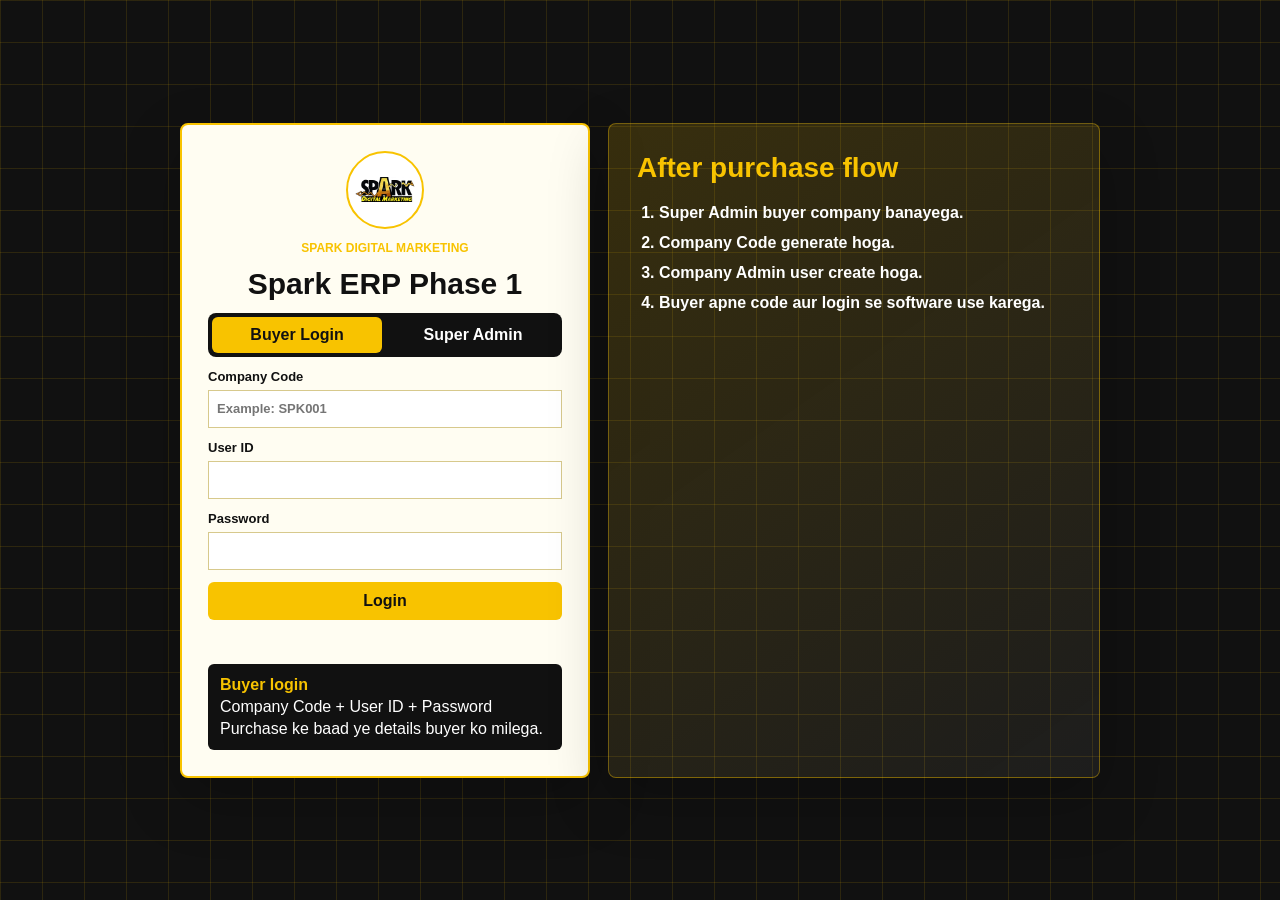
==== index.html @ 575d0971 "Use Spark logo for app icon" ====
<!doctype html>
<html lang="en">
  <head>
    <meta charset="utf-8">
    <meta name="viewport" content="width=device-width, initial-scale=1, viewport-fit=cover">
    <meta name="theme-color" content="#111111">
    <title>Spark ERP Phase 1</title>
    <link rel="manifest" href="manifest.json">
    <link rel="stylesheet" href="styles.css?v=21">
  </head>
  <body class="is-locked">
    <section id="loginScreen" class="login-screen">
      <div class="login-wrap">
        <form id="loginForm" class="login-card">
          <img src="assets/spark-logo.avif" alt="Spark Digital Marketing logo">
          <p class="eyebrow">Spark Digital Marketing</p>
          <h1>Spark ERP Phase 1</h1>
          <div class="login-tabs" role="group" aria-label="Login type">
            <button class="active" data-login-mode="buyer" type="button">Buyer Login</button>
            <button data-login-mode="super" type="button">Super Admin</button>
          </div>
          <input name="loginMode" type="hidden" value="buyer">
          <label id="companyCodeField">Company Code<input name="companyCode" autocomplete="organization" placeholder="Example: SPK001"></label>
          <label>User ID<input name="userId" autocomplete="username" required></label>
          <label>Password<input name="password" type="password" autocomplete="current-password" required></label>
          <button type="submit">Login</button>
          <p id="loginMessage" class="message" role="status"></p>
          <div class="credential-box">
            <strong id="loginHintTitle">Buyer login</strong>
            <span id="loginHintLine1">Company Code + User ID + Password</span>
            <span id="loginHintLine2">Purchase ke baad ye details buyer ko milega.</span>
          </div>
        </form>
        <aside class="login-help">
          <h2>After purchase flow</h2>
          <ol>
            <li>Super Admin buyer company banayega.</li>
            <li>Company Code generate hoga.</li>
            <li>Company Admin user create hoga.</li>
            <li>Buyer apne code aur login se software use karega.</li>
          </ol>
        </aside>
      </div>
    </section>

    <header class="app-header">
      <div class="brand">
        <img src="assets/spark-logo.avif" alt="">
        <div>
          <p>Mini Tally / Basic ERP</p>
          <h1>Spark ERP Phase 1</h1>
        </div>
      </div>
      <div class="header-meta">
        <span id="activeCompanyName">No Company</span>
        <span id="activeRole">Role</span>
        <button id="logoutBtn" class="ghost" type="button">Logout</button>
      </div>
    </header>

    <nav class="side-nav" aria-label="ERP modules">
      <button class="nav-btn active" data-tab="dashboard" type="button">Gateway</button>
      <button class="nav-btn" data-tab="companies" type="button">Company Create</button>
      <button class="nav-btn" data-tab="users" type="button">Users & Roles</button>
      <button class="nav-btn" data-tab="ledgers" type="button">Ledger</button>
      <button class="nav-btn" data-tab="costCategories" type="button">Cost Category</button>
      <button class="nav-btn" data-tab="vouchers" type="button">Voucher Entry</button>
      <button class="nav-btn" data-tab="salesPurchase" type="button">Sales / Purchase</button>
      <button class="nav-btn" data-tab="inventory" type="button">Inventory</button>
      <button class="nav-btn" data-tab="reports" type="button">Reports</button>
      <button class="nav-btn" data-tab="gst" type="button">GST</button>
      <button class="nav-btn" data-tab="backup" type="button">Backup</button>
    </nav>

    <main>
      <section id="dashboard" class="panel active">
        <div class="gateway">
          <section class="gateway-menu surface">
            <h2>Gateway of ERP</h2>
            <div class="gateway-group">
              <h3>Masters</h3>
              <button data-jump="companies" type="button">Company Create / Select</button>
              <button data-jump="users" type="button">User ID, Password, Roles</button>
              <button data-jump="ledgers" type="button">Customer / Supplier Ledger</button>
              <button data-jump="costCategories" type="button">Cost Category</button>
            </div>
            <div class="gateway-group">
              <h3>Transactions</h3>
              <button data-jump="vouchers" type="button">Payment / Receipt / Contra / Journal</button>
              <button data-jump="salesPurchase" type="button">Sales / Purchase GST Invoice</button>
              <button data-jump="inventory" type="button">Stock In / Out</button>
            </div>
            <div class="gateway-group">
              <h3>Reports</h3>
              <button data-jump="reports" type="button">Ledger / Trial Balance / P&L</button>
              <button data-jump="gst" type="button">GST Summary</button>
              <button data-jump="backup" type="button">Auto Backup</button>
            </div>
          </section>
          <section class="surface">
            <h2>Company Status</h2>
            <dl class="facts">
              <div><dt>Company</dt><dd id="dashCompany">-</dd></div>
              <div><dt>Code</dt><dd id="dashCompanyCode">-</dd></div>
              <div><dt>FY</dt><dd id="dashFy">-</dd></div>
              <div><dt>User</dt><dd id="dashUser">-</dd></div>
              <div><dt>Storage</dt><dd id="dashStorage">Checking...</dd></div>
              <div><dt>Auto Backup</dt><dd id="dashBackup">-</dd></div>
            </dl>
            <div id="sellerSetup" class="setup-flow">
              <h3>Seller Purchase Setup</h3>
              <button data-jump="companies" type="button"><span>1</span>Create buyer company</button>
              <button data-jump="users" type="button"><span>2</span>Create company admin/users</button>
              <button data-jump="ledgers" type="button"><span>3</span>Add customers/suppliers</button>
              <button data-jump="backup" type="button"><span>4</span>Export backup</button>
            </div>
            <div id="buyerWelcome" class="buyer-welcome">
              <h3>Buyer Workspace</h3>
              <p>Yahan se aap apni company ke ledger, voucher, invoice, inventory aur reports manage kar sakte hain.</p>
            </div>
          </section>
        </div>
        <div class="stats-grid">
          <article><span>Users</span><strong id="statUsers">0</strong></article>
          <article><span>Ledgers</span><strong id="statLedgers">0</strong></article>
          <article><span>Cost Categories</span><strong id="statCostCategories">0</strong></article>
          <article><span>Cost Centres</span><strong id="statCostCentres">0</strong></article>
          <article><span>Vouchers</span><strong id="statVouchers">0</strong></article>
          <article><span>Invoices</span><strong id="statInvoices">0</strong></article>
          <article><span>Stock Items</span><strong id="statStock">0</strong></article>
        </div>
      </section>

      <section id="companies" class="panel">
        <div class="two-col">
          <form id="companyForm" class="surface form-grid">
            <h2>Create Company</h2>
            <input name="id" type="hidden">
            <label>Company Name<input name="name" required></label>
            <label>Company Code<input name="code" placeholder="Auto, e.g. SPK001"></label>
            <label>Owner<input name="owner"></label>
            <label>GSTIN<input name="gstin"></label>
            <label>Mobile<input name="mobile"></label>
            <label>Email<input name="email" type="email"></label>
            <label>Financial Year From<input name="fyFrom" type="date"></label>
            <label>Financial Year To<input name="fyTo" type="date"></label>
            <label>Address<textarea name="address" rows="3"></textarea></label>
            <div class="actions"><button type="submit">Save Company</button><button class="ghost" id="newCompanyBtn" type="button">New</button></div>
          </form>
          <section class="surface">
            <h2>Company List</h2>
            <div id="companyList" class="table-wrap"></div>
          </section>
        </div>
      </section>

      <section id="users" class="panel">
        <div class="two-col">
          <form id="userForm" class="surface form-grid">
            <h2>Company User Login & Roles</h2>
            <input name="id" type="hidden">
            <label>User ID<input name="userId" required></label>
            <label>Password<input name="password" type="password" required></label>
            <label>Role<select name="role"><option>Company Admin</option><option>Accountant</option><option>Viewer</option><option>Super Admin</option></select></label>
            <label>User Company<select name="companyId"></select></label>
            <p class="form-note">Super Admin sabhi company dekh sakta hai. Company Admin aur staff sirf apni company ka data use karenge.</p>
            <div class="actions"><button type="submit">Save User</button><button class="ghost" id="newUserBtn" type="button">New User</button></div>
          </form>
          <section class="surface">
            <h2>Users Visible List</h2>
            <div class="role-cards">
              <article><strong>Super Admin</strong><span>All companies access</span></article>
              <article><strong>Company Admin</strong><span>Own company setup and users</span></article>
              <article><strong>Accountant</strong><span>Entries and reports</span></article>
              <article><strong>Viewer</strong><span>Reports only</span></article>
            </div>
            <div id="userList" class="table-wrap"></div>
          </section>
        </div>
      </section>

      <section id="ledgers" class="panel">
        <div class="two-col">
          <form id="ledgerForm" class="surface form-grid">
            <h2>Customer / Supplier Ledger</h2>
            <input name="id" type="hidden">
            <label>Ledger Name<input name="name" required></label>
            <label>Group<select name="group"><option>Customer</option><option>Supplier</option><option>Cash</option><option>Bank</option><option>Expense</option><option>Income</option><option>Duties & Taxes</option></select></label>
            <label>Opening Balance<input name="opening" type="number" step="0.01" value="0"></label>
            <label>Type<select name="balanceType"><option>Dr</option><option>Cr</option></select></label>
            <label>GSTIN<input name="gstin"></label>
            <label>Mobile<input name="mobile"></label>
            <label>Address<textarea name="address" rows="2"></textarea></label>
            <div class="actions"><button type="submit">Save Ledger</button><button class="ghost" id="newLedgerBtn" type="button">New</button></div>
          </form>
          <section class="surface">
            <h2>Ledger List</h2>
            <div id="ledgerList" class="table-wrap"></div>
          </section>
        </div>
      </section>

      <section id="costCategories" class="panel">
        <div class="two-col">
          <form id="costCategoryForm" class="surface form-grid">
            <h2>Cost Category</h2>
            <input name="id" type="hidden">
            <label>Category Name<input name="name" required></label>
            <label>Type<select name="type"><option>Primary</option><option>Project</option><option>Department</option><option>Branch</option><option>Campaign</option></select></label>
            <label>Status<select name="status"><option>Active</option><option>Inactive</option></select></label>
            <label>Notes<textarea name="notes" rows="2"></textarea></label>
            <div class="actions"><button type="submit">Save Cost Category</button><button class="ghost" id="newCostCategoryBtn" type="button">New</button></div>
          </form>
          <section class="surface">
            <h2>Cost Category List</h2>
            <div id="costCategoryList" class="table-wrap"></div>
          </section>
        </div>
        <div class="two-col">
          <form id="costCentreForm" class="surface form-grid">
            <h2>Cost Centre</h2>
            <input name="id" type="hidden">
            <label>Cost Category<select name="costCategoryId"></select></label>
            <label>Centre Name<input name="name" required></label>
            <label>Status<select name="status"><option>Active</option><option>Inactive</option></select></label>
            <label>Notes<textarea name="notes" rows="2"></textarea></label>
            <div class="actions"><button type="submit">Save Cost Centre</button><button class="ghost" id="newCostCentreBtn" type="button">New</button></div>
          </form>
          <section class="surface">
            <h2>Cost Centre List</h2>
            <div id="costCentreList" class="table-wrap"></div>
          </section>
        </div>
      </section>

      <section id="vouchers" class="panel">
        <form id="voucherForm" class="surface form-grid">
          <h2>Voucher Entry</h2>
          <label>Voucher Type<select name="type"><option>Payment</option><option>Receipt</option><option>Contra</option><option>Journal</option></select></label>
          <label>Date<input name="date" type="date" required></label>
          <label>Cost Category<select name="costCategoryId"></select></label>
          <label>Cost Centre<select name="costCentreId"></select></label>
          <label>Debit Ledger<select name="debitLedger" required></select></label>
          <label>Credit Ledger<select name="creditLedger" required></select></label>
          <label>Amount<input name="amount" type="number" step="0.01" required></label>
          <label>Narration<textarea name="narration" rows="2"></textarea></label>
          <div class="actions"><button type="submit">Save Voucher</button></div>
        </form>
        <section class="surface"><h2>Voucher Register</h2><div id="voucherList" class="table-wrap"></div></section>
      </section>

      <section id="salesPurchase" class="panel">
        <form id="invoiceForm" class="surface">
          <div class="form-grid">
            <h2>Sales / Purchase GST Invoice</h2>
            <label>Type<select name="type"><option>Sales</option><option>Purchase</option></select></label>
            <label>Invoice No.<input name="invoiceNo" readonly></label>
            <label>Date<input name="date" type="date" required></label>
            <label>Party Ledger<select name="partyLedger" required></select></label>
            <label>Cost Category<select name="costCategoryId"></select></label>
            <label>Cost Centre<select name="costCentreId"></select></label>
          </div>
          <div class="table-wrap">
            <table class="entry-table">
              <thead><tr><th>Item</th><th>HSN</th><th>Qty</th><th>Rate</th><th>GST %</th><th>Amount</th><th></th></tr></thead>
              <tbody id="invoiceItems"></tbody>
            </table>
          </div>
          <div class="actions">
            <button class="ghost" id="addInvoiceItemBtn" type="button">Add Item</button>
            <strong id="invoiceTotal">Total: 0.00</strong>
            <button type="submit">Save GST Invoice</button>
          </div>
        </form>
        <section class="surface"><h2>Sales / Purchase Register</h2><div id="invoiceList" class="table-wrap"></div></section>
      </section>

      <section id="inventory" class="panel">
        <form id="stockForm" class="surface form-grid">
          <h2>Inventory Stock In / Out</h2>
          <label>Date<input name="date" type="date" required></label>
          <label>Item Name<input name="item" required></label>
          <label>Type<select name="type"><option>Stock In</option><option>Stock Out</option></select></label>
          <label>Cost Category<select name="costCategoryId"></select></label>
          <label>Cost Centre<select name="costCentreId"></select></label>
          <label>Qty<input name="qty" type="number" step="0.01" required></label>
          <label>Rate<input name="rate" type="number" step="0.01"></label>
          <label>Notes<textarea name="notes" rows="2"></textarea></label>
          <div class="actions"><button type="submit">Save Stock Entry</button></div>
        </form>
        <section class="surface"><h2>Stock Summary</h2><div id="stockSummary" class="table-wrap"></div></section>
        <section class="surface"><h2>Stock Register</h2><div id="stockList" class="table-wrap"></div></section>
      </section>

      <section id="reports" class="panel">
        <div class="surface">
          <div class="section-head"><h2>Reports</h2><button id="refreshReportsBtn" type="button">Refresh</button></div>
          <h3>Trial Balance</h3><div id="trialBalance" class="table-wrap"></div>
          <h3>Profit & Loss</h3><div id="profitLoss" class="report-box"></div>
          <h3>Ledger Report</h3><div id="ledgerReport" class="table-wrap"></div>
          <h3>Cost Centre Summary</h3><div id="costCentreReport" class="table-wrap"></div>
        </div>
      </section>

      <section id="gst" class="panel">
        <section class="surface">
          <h2>GST Summary</h2>
          <div id="gstSummary" class="table-wrap"></div>
        </section>
      </section>

      <section id="backup" class="panel">
        <div class="two-col">
          <section class="surface">
            <h2>Backup</h2>
            <p>Data IndexedDB me local permanent storage ke liye save hota hai. JSON export bhi available hai.</p>
            <div class="storage-card">
              <strong>Storage Status</strong>
              <span id="storageStatus">Checking...</span>
              <button id="persistStorageBtn" class="ghost" type="button">Make Data Permanent</button>
            </div>
            <div class="storage-card">
              <strong>App Update</strong>
              <span id="updateStatus">Current version 1.0.0</span>
              <button id="checkUpdateBtn" class="ghost" type="button">Check Update</button>
            </div>
            <div class="actions"><button id="exportBackupBtn" type="button">Export JSON</button><button id="createBackupBtn" class="ghost" type="button">Create Auto Backup Now</button></div>
          </section>
          <section class="surface">
            <h2>Restore</h2>
            <input id="importBackupFile" type="file" accept="application/json">
            <button id="importBackupBtn" type="button">Import JSON</button>
          </section>
        </div>
        <section class="surface"><h2>Backup History</h2><div id="backupList" class="table-wrap"></div></section>
      </section>
    </main>

    <div id="updatePopup" class="update-popup" hidden>
      <strong>New update available</strong>
      <span id="updatePopupText">Latest APK ready hai.</span>
      <div class="actions">
        <button id="downloadUpdateBtn" type="button">Download Update</button>
        <button id="dismissUpdateBtn" class="ghost" type="button">Later</button>
      </div>
    </div>
    <div id="toast" class="toast" role="status"></div>
    <script src="app.js?v=21" defer></script>
  </body>
</html>
---- styles.css ----
:root {
  --black: #111111;
  --gold: #f8c300;
  --gold-soft: #fff8dc;
  --paper: #fffdf2;
  --card: #ffffff;
  --line: #eadfbb;
  --muted: #667085;
  --danger: #b3261e;
  --shadow: 0 22px 60px rgba(0, 0, 0, .22);
  --soft-shadow: 0 14px 34px rgba(0, 0, 0, .12);
}

* { box-sizing: border-box; }
body {
  margin: 0;
  color: var(--black);
  font-family: Arial, Helvetica, sans-serif;
  background:
    linear-gradient(90deg, rgba(248, 195, 0, .09) 1px, transparent 1px),
    linear-gradient(180deg, rgba(248, 195, 0, .09) 1px, transparent 1px),
    var(--black);
  background-size: 42px 42px;
}

button, input, select, textarea { font: inherit; }
button {
  min-height: 38px;
  border: 0;
  padding: 0 14px;
  color: var(--black);
  background: var(--gold);
  font-weight: 900;
  cursor: pointer;
  border-radius: 6px;
}
.ghost { color: white; background: var(--black); border: 1px solid var(--gold); }

.login-screen {
  position: fixed;
  inset: 0;
  z-index: 100;
  display: grid;
  place-items: center;
  padding: 18px;
  background:
    linear-gradient(90deg, rgba(248, 195, 0, .12) 1px, transparent 1px),
    linear-gradient(180deg, rgba(248, 195, 0, .12) 1px, transparent 1px),
    var(--black);
  background-size: 42px 42px;
}
.login-screen[hidden] { display: none; }
.login-wrap {
  width: min(920px, 100%);
  display: grid;
  grid-template-columns: minmax(300px, 410px) minmax(280px, 1fr);
  gap: 18px;
  align-items: stretch;
}
.login-card {
  display: grid;
  gap: 12px;
  padding: 26px;
  background: var(--paper);
  border: 2px solid var(--gold);
  box-shadow: var(--shadow);
  border-radius: 8px;
}
.login-card img {
  width: 78px;
  height: 78px;
  justify-self: center;
  object-fit: contain;
  padding: 6px;
  background: white;
  border: 2px solid var(--gold);
  border-radius: 50%;
}
.login-card h1 { margin: 0; text-align: center; font-size: 30px; }
.eyebrow { margin: 0; color: var(--gold); font-size: 12px; font-weight: 900; text-transform: uppercase; text-align: center; }
.message { min-height: 20px; margin: 0; color: var(--danger); font-weight: 800; text-align: center; }
.login-tabs {
  display: grid;
  grid-template-columns: 1fr 1fr;
  gap: 6px;
  padding: 4px;
  background: #111;
  border-radius: 8px;
}
.login-tabs button {
  min-height: 36px;
  color: white;
  background: transparent;
}
.login-tabs button.active {
  color: var(--black);
  background: var(--gold);
}
.credential-box {
  display: grid;
  gap: 4px;
  padding: 12px;
  background: #111;
  color: white;
  border-radius: 6px;
}
.credential-box strong { color: var(--gold); }
.login-help {
  padding: 28px;
  color: white;
  background: linear-gradient(145deg, rgba(248, 195, 0, .17), rgba(255, 255, 255, .05));
  border: 1px solid rgba(248, 195, 0, .38);
  border-radius: 8px;
  box-shadow: var(--shadow);
}
.login-help h2 { color: var(--gold); font-size: 28px; }
.login-help ol {
  display: grid;
  gap: 12px;
  margin: 20px 0 0;
  padding-left: 22px;
  font-weight: 800;
}

body.is-locked { overflow: hidden; }
body.is-locked .app-header,
body.is-locked .side-nav,
body.is-locked main { filter: blur(4px); pointer-events: none; user-select: none; }

.app-header {
  position: sticky;
  top: 0;
  z-index: 20;
  display: flex;
  align-items: center;
  justify-content: space-between;
  gap: 14px;
  min-height: 74px;
  padding: 8px 16px;
  color: white;
  background: rgba(5, 5, 5, .96);
  border-bottom: 1px solid rgba(248, 195, 0, .35);
}
.brand { display: flex; align-items: center; gap: 12px; min-width: 0; }
.brand img {
  width: 58px;
  height: 58px;
  object-fit: contain;
  padding: 5px;
  background: white;
  border: 2px solid var(--gold);
  border-radius: 50%;
}
.brand p { margin: 0; color: var(--gold); font-size: 12px; font-weight: 900; text-transform: uppercase; }
.brand h1 { margin: 0; font-size: clamp(18px, 4vw, 28px); }
.header-meta { display: flex; align-items: center; justify-content: flex-end; gap: 8px; flex-wrap: wrap; font-weight: 800; }
.header-meta span { padding: 7px 10px; border: 1px solid rgba(248, 195, 0, .45); }

.side-nav {
  position: fixed;
  top: 74px;
  bottom: 0;
  left: 0;
  width: 238px;
  display: grid;
  align-content: start;
  gap: 6px;
  padding: 12px;
  background: #050505;
  border-right: 1px solid rgba(248, 195, 0, .35);
  overflow-y: auto;
}
.nav-btn {
  width: 100%;
  text-align: left;
  color: #f5f5f5;
  background: transparent;
  border: 1px solid transparent;
}
.nav-btn.active, .nav-btn:hover { color: var(--black); background: var(--gold); }

main {
  margin-left: 238px;
  padding: 14px;
}
.panel { display: none; }
.panel.active { display: grid; gap: 14px; }
.surface {
  background: var(--paper);
  border: 2px solid var(--gold);
  box-shadow: var(--soft-shadow);
  padding: 14px;
  border-radius: 8px;
}
h2, h3 { margin: 0 0 12px; }
.two-col, .gateway {
  display: grid;
  grid-template-columns: minmax(0, 1fr) minmax(320px, .8fr);
  gap: 14px;
}
.form-grid {
  display: grid;
  grid-template-columns: repeat(3, minmax(0, 1fr));
  gap: 12px;
}
.form-grid h2, .form-grid .actions, .form-grid textarea { grid-column: 1 / -1; }
label { display: grid; gap: 6px; font-size: 13px; font-weight: 900; }
input, select, textarea {
  width: 100%;
  min-height: 38px;
  border: 1px solid #d7c98c;
  padding: 8px;
  background: white;
}
.actions { display: flex; flex-wrap: wrap; align-items: center; gap: 10px; margin-top: 12px; }

.gateway-menu h2, .gateway-status h2 {
  margin: -14px -14px 12px;
  padding: 10px 12px;
  text-align: center;
  background: var(--gold);
}
.gateway-group { padding: 8px 0 12px; border-bottom: 1px solid var(--line); }
.gateway-group:last-child { border-bottom: 0; }
.gateway-group button {
  width: 100%;
  display: block;
  margin: 4px 0;
  color: var(--black);
  background: transparent;
  border: 1px solid transparent;
  text-align: left;
}
.gateway-group button:hover { color: white; background: var(--black); border-color: var(--gold); }
.facts { display: grid; gap: 8px; margin: 0; }
.facts div { display: grid; grid-template-columns: 110px 1fr; gap: 10px; padding: 8px; border: 1px solid var(--line); }
dt { color: var(--muted); font-weight: 900; }
dd { margin: 0; font-weight: 800; overflow-wrap: anywhere; }
.setup-flow {
  display: grid;
  gap: 8px;
  margin-top: 14px;
  padding-top: 14px;
  border-top: 1px solid var(--line);
}
.buyer-welcome {
  margin-top: 14px;
  padding: 14px;
  background: white;
  border: 1px solid var(--line);
  border-radius: 8px;
}
.buyer-welcome h3 { margin-bottom: 6px; }
.buyer-welcome p { margin: 0; color: var(--muted); font-weight: 800; }
body.is-buyer-user .nav-btn[data-tab="companies"]::after {
  content: " / My Company";
}
[hidden] { display: none !important; }
.setup-flow h3 { margin-bottom: 4px; }
.setup-flow button {
  display: grid;
  grid-template-columns: 30px 1fr;
  gap: 8px;
  align-items: center;
  width: 100%;
  min-height: 42px;
  background: white;
  border: 1px solid var(--line);
  text-align: left;
}
.setup-flow button span {
  display: grid;
  place-items: center;
  width: 26px;
  height: 26px;
  color: var(--black);
  background: var(--gold);
  border-radius: 50%;
}

.stats-grid {
  display: grid;
  grid-template-columns: repeat(6, minmax(0, 1fr));
  gap: 12px;
}
.stats-grid article {
  padding: 14px;
  background: var(--paper);
  border: 2px solid var(--gold);
  border-radius: 8px;
  box-shadow: var(--soft-shadow);
}
.stats-grid span { display: block; color: var(--muted); font-size: 12px; font-weight: 900; text-transform: uppercase; }
.stats-grid strong { display: block; margin-top: 8px; font-size: 26px; }

.table-wrap { overflow-x: auto; border: 1px solid var(--line); }
table { width: 100%; min-width: 720px; border-collapse: collapse; background: white; }
th, td { padding: 9px; border-bottom: 1px solid var(--line); text-align: left; vertical-align: top; }
th { color: var(--gold); background: var(--black); }
.entry-table input { min-width: 120px; }
.line-total { text-align: right; font-weight: 900; }
.empty { padding: 12px; color: var(--muted); font-weight: 800; }
.form-note {
  grid-column: 1 / -1;
  margin: 0;
  padding: 10px 12px;
  background: #fff6c2;
  border: 1px solid #e7cf60;
  font-weight: 800;
}
.role-cards {
  display: grid;
  grid-template-columns: repeat(4, minmax(0, 1fr));
  gap: 8px;
  margin-bottom: 12px;
}
.role-cards article {
  display: grid;
  gap: 4px;
  padding: 10px;
  background: white;
  border: 1px solid var(--line);
  border-radius: 6px;
}
.role-cards strong { color: var(--black); }
.role-cards span { color: var(--muted); font-size: 12px; font-weight: 800; }
.role-badge {
  display: inline-grid;
  place-items: center;
  min-width: 84px;
  min-height: 26px;
  padding: 0 8px;
  color: #111;
  background: #ffe36a;
  border-radius: 999px;
  font-weight: 900;
}
.role-super-admin { color: white; background: #111; }
.role-company-admin { background: #ffe36a; }
.role-accountant { background: #c8f7d6; }
.role-viewer { background: #d7e8ff; }
.storage-card {
  display: grid;
  gap: 8px;
  margin: 12px 0;
  padding: 12px;
  background: white;
  border: 1px solid var(--line);
  border-radius: 8px;
}
.storage-card strong { color: var(--black); }
.storage-card span { color: var(--muted); font-weight: 900; }
.storage-card button { justify-self: start; }

.section-head { display: flex; align-items: center; justify-content: space-between; gap: 12px; }
.report-box {
  display: grid;
  gap: 8px;
  margin-bottom: 16px;
}
.report-box div {
  display: flex;
  justify-content: space-between;
  gap: 12px;
  padding: 10px;
  background: white;
  border: 1px solid var(--line);
}
.toast {
  position: fixed;
  left: 50%;
  bottom: 18px;
  z-index: 200;
  min-width: 220px;
  padding: 11px 14px;
  color: white;
  background: var(--black);
  border: 1px solid var(--gold);
  opacity: 0;
  text-align: center;
  transform: translateX(-50%) translateY(70px);
  transition: .2s ease;
}
.toast.show { opacity: 1; transform: translateX(-50%) translateY(0); }

@media (max-width: 900px) {
  .app-header { align-items: flex-start; flex-direction: column; }
  .login-wrap { grid-template-columns: 1fr; }
  .side-nav {
    position: sticky;
    top: 0;
    width: 100%;
    grid-template-columns: repeat(2, minmax(0, 1fr));
    max-height: none;
  }
  main { margin-left: 0; }
  .two-col, .gateway, .form-grid, .stats-grid, .role-cards { grid-template-columns: 1fr; }
  .facts div { grid-template-columns: 1fr; }
}
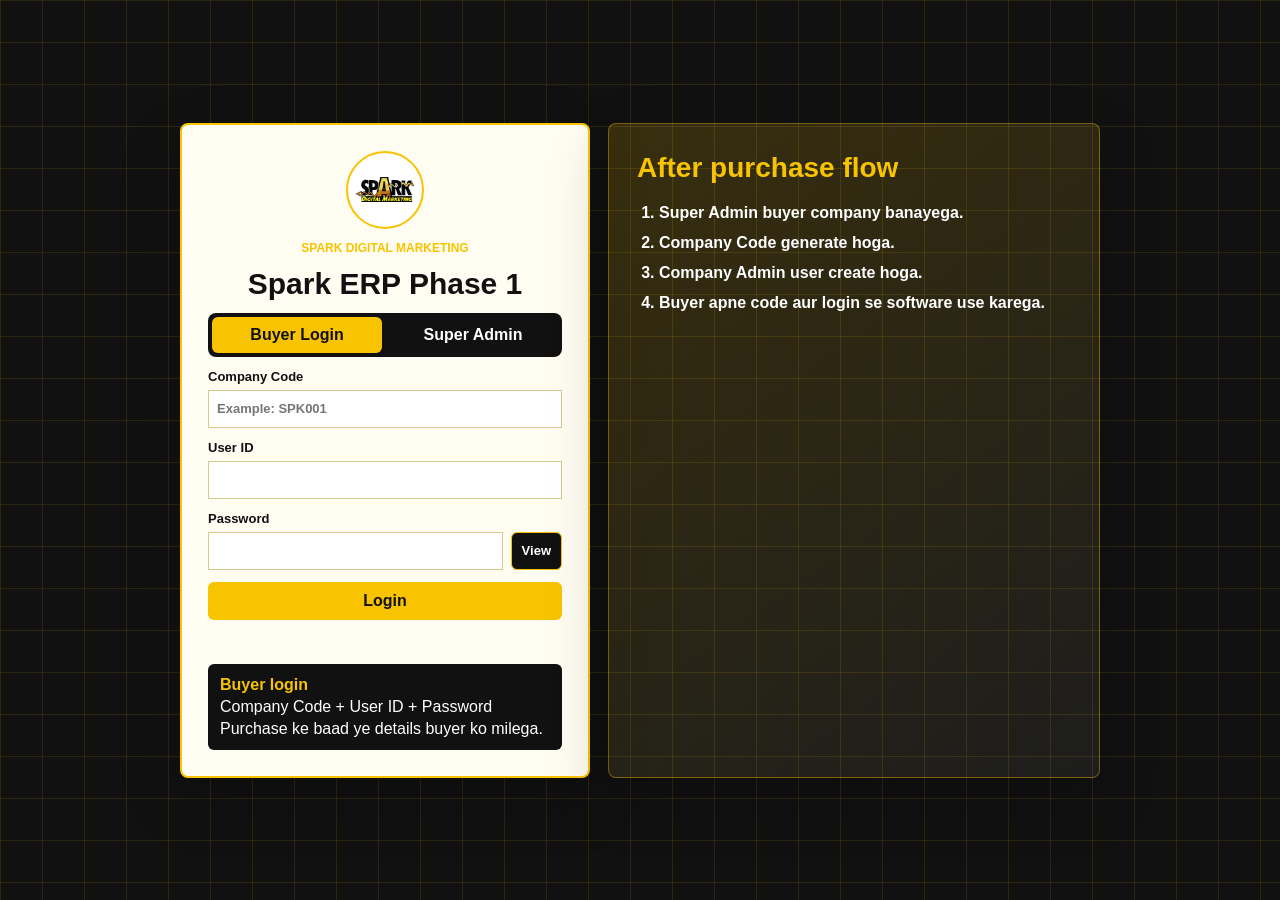
==== commit dd90a896: "Add password visibility toggles" ====
--- a/index.html
+++ b/index.html
@@ -6,7 +6,7 @@
     <meta name="theme-color" content="#111111">
     <title>Spark ERP Phase 1</title>
     <link rel="manifest" href="manifest.json">
-    <link rel="stylesheet" href="styles.css?v=21">
+    <link rel="stylesheet" href="styles.css?v=33">
   </head>
   <body class="is-locked">
     <section id="loginScreen" class="login-screen">
@@ -22,7 +22,7 @@
           <input name="loginMode" type="hidden" value="buyer">
           <label id="companyCodeField">Company Code<input name="companyCode" autocomplete="organization" placeholder="Example: SPK001"></label>
           <label>User ID<input name="userId" autocomplete="username" required></label>
-          <label>Password<input name="password" type="password" autocomplete="current-password" required></label>
+          <label>Password<span class="password-line"><input id="loginPassword" name="password" type="password" autocomplete="current-password" required><button class="ghost mini-btn" data-toggle-password="#loginPassword" type="button">View</button></span></label>
           <button type="submit">Login</button>
           <p id="loginMessage" class="message" role="status"></p>
           <div class="credential-box">
@@ -160,14 +160,15 @@
             <h2>Company User Login & Roles</h2>
             <input name="id" type="hidden">
             <label>User ID<input name="userId" required></label>
-            <label>Password<input name="password" type="password" required></label>
+            <label>Password<span class="password-line"><input id="userPassword" name="password" type="password" required><button class="ghost mini-btn" data-toggle-password="#userPassword" type="button">View</button></span></label>
             <label>Role<select name="role"><option>Company Admin</option><option>Accountant</option><option>Viewer</option><option>Super Admin</option></select></label>
             <label>User Company<select name="companyId"></select></label>
             <p class="form-note">Super Admin sabhi company dekh sakta hai. Company Admin aur staff sirf apni company ka data use karenge.</p>
             <div class="actions"><button type="submit">Save User</button><button class="ghost" id="newUserBtn" type="button">New User</button></div>
           </form>
           <section class="surface">
-            <h2>Users Visible List</h2>
+            <h2>Company Wise Users</h2>
+            <button class="ghost" data-toggle-user-passwords type="button">Show / Hide Passwords</button>
             <div class="role-cards">
               <article><strong>Super Admin</strong><span>All companies access</span></article>
               <article><strong>Company Admin</strong><span>Own company setup and users</span></article>
@@ -213,6 +214,15 @@
           </form>
           <section class="surface">
             <h2>Cost Category List</h2>
+            <div class="import-card">
+              <strong>Upload Excel / CSV List</strong>
+              <span>Columns: Category Name, Type, Status, Notes</span>
+              <input id="costCategoryImportFile" type="file" accept=".xlsx,.xls,.csv">
+              <div class="actions">
+                <button id="importCostCategoryBtn" type="button">Upload List</button>
+                <button id="downloadCostCategorySampleBtn" class="ghost" type="button">Sample CSV</button>
+              </div>
+            </div>
             <div id="costCategoryList" class="table-wrap"></div>
           </section>
         </div>
@@ -321,8 +331,9 @@
             </div>
             <div class="storage-card">
               <strong>App Update</strong>
-              <span id="updateStatus">Current version 1.0.0</span>
+              <span id="updateStatus">Current version 1.0.13</span>
               <button id="checkUpdateBtn" class="ghost" type="button">Check Update</button>
+              <button id="downloadLatestBtn" class="ghost" type="button" hidden>Open APK Download Page</button>
             </div>
             <div class="actions"><button id="exportBackupBtn" type="button">Export JSON</button><button id="createBackupBtn" class="ghost" type="button">Create Auto Backup Now</button></div>
           </section>
@@ -340,11 +351,12 @@
       <strong>New update available</strong>
       <span id="updatePopupText">Latest APK ready hai.</span>
       <div class="actions">
-        <button id="downloadUpdateBtn" type="button">Download Update</button>
+        <button id="downloadUpdateBtn" type="button">Open Download Page</button>
         <button id="dismissUpdateBtn" class="ghost" type="button">Later</button>
       </div>
     </div>
     <div id="toast" class="toast" role="status"></div>
-    <script src="app.js?v=21" defer></script>
+    <script src="vendor/xlsx.full.min.js?v=1" defer></script>
+    <script src="app.js?v=33" defer></script>
   </body>
 </html>
--- a/styles.css
+++ b/styles.css
@@ -42,7 +42,7 @@
   z-index: 100;
   display: grid;
   place-items: center;
-  padding: 18px;
+  padding: calc(18px + env(safe-area-inset-top, 0px)) 18px calc(18px + env(safe-area-inset-bottom, 0px));
   background:
     linear-gradient(90deg, rgba(248, 195, 0, .12) 1px, transparent 1px),
     linear-gradient(180deg, rgba(248, 195, 0, .12) 1px, transparent 1px),
@@ -136,7 +136,7 @@
   justify-content: space-between;
   gap: 14px;
   min-height: 74px;
-  padding: 8px 16px;
+  padding: calc(8px + env(safe-area-inset-top, 0px)) 16px 8px;
   color: white;
   background: rgba(5, 5, 5, .96);
   border-bottom: 1px solid rgba(248, 195, 0, .35);
@@ -158,7 +158,7 @@
 
 .side-nav {
   position: fixed;
-  top: 74px;
+  top: calc(74px + env(safe-area-inset-top, 0px));
   bottom: 0;
   left: 0;
   width: 238px;
@@ -182,6 +182,7 @@
 main {
   margin-left: 238px;
   padding: 14px;
+  padding-bottom: calc(14px + env(safe-area-inset-bottom, 0px));
 }
 .panel { display: none; }
 .panel.active { display: grid; gap: 14px; }
@@ -211,6 +212,15 @@
   border: 1px solid #d7c98c;
   padding: 8px;
   background: white;
+}
+.password-line {
+  display: grid;
+  grid-template-columns: minmax(0, 1fr) auto;
+  gap: 8px;
+}
+.mini-btn {
+  min-height: 38px;
+  padding: 0 10px;
 }
 .actions { display: flex; flex-wrap: wrap; align-items: center; gap: 10px; margin-top: 12px; }
 
@@ -280,7 +290,7 @@
 
 .stats-grid {
   display: grid;
-  grid-template-columns: repeat(6, minmax(0, 1fr));
+  grid-template-columns: repeat(auto-fit, minmax(150px, 1fr));
   gap: 12px;
 }
 .stats-grid article {
@@ -324,6 +334,24 @@
 }
 .role-cards strong { color: var(--black); }
 .role-cards span { color: var(--muted); font-size: 12px; font-weight: 800; }
+.company-user-group {
+  display: grid;
+  gap: 8px;
+  margin-bottom: 14px;
+}
+.company-user-group h3 {
+  margin: 0;
+  padding: 9px 10px;
+  color: var(--black);
+  background: var(--gold);
+  border-radius: 6px;
+}
+.inline-actions {
+  display: flex;
+  flex-wrap: wrap;
+  gap: 8px;
+}
+.inline-actions button { min-width: 80px; }
 .role-badge {
   display: inline-grid;
   place-items: center;
@@ -348,9 +376,37 @@
   border: 1px solid var(--line);
   border-radius: 8px;
 }
+.import-card {
+  display: grid;
+  gap: 8px;
+  margin-bottom: 12px;
+  padding: 12px;
+  background: white;
+  border: 1px solid var(--line);
+  border-radius: 8px;
+}
+.import-card strong { color: var(--black); }
+.import-card span { color: var(--muted); font-weight: 800; }
 .storage-card strong { color: var(--black); }
 .storage-card span { color: var(--muted); font-weight: 900; }
 .storage-card button { justify-self: start; }
+.update-popup {
+  position: fixed;
+  right: 16px;
+  bottom: 16px;
+  z-index: 210;
+  width: min(340px, calc(100vw - 32px));
+  display: grid;
+  gap: 8px;
+  padding: 14px;
+  color: var(--black);
+  background: var(--paper);
+  border: 2px solid var(--gold);
+  border-radius: 8px;
+  box-shadow: var(--shadow);
+}
+.update-popup strong { font-size: 16px; }
+.update-popup span { color: var(--muted); font-weight: 800; }
 
 .section-head { display: flex; align-items: center; justify-content: space-between; gap: 12px; }
 .report-box {
@@ -397,3 +453,199 @@
   .two-col, .gateway, .form-grid, .stats-grid, .role-cards { grid-template-columns: 1fr; }
   .facts div { grid-template-columns: 1fr; }
 }
+
+@media (max-width: 640px) {
+  html, body {
+    width: 100%;
+    max-width: 100%;
+    overflow-x: hidden;
+  }
+  body { background-size: 28px 28px; }
+  button { min-height: 42px; padding: 0 10px; }
+  .login-screen {
+    position: fixed;
+    align-items: start;
+    justify-items: stretch;
+    overflow-y: auto;
+    padding: calc(16px + env(safe-area-inset-top, 0px)) 10px calc(10px + env(safe-area-inset-bottom, 0px));
+  }
+  .login-wrap {
+    width: 100%;
+    max-width: 100%;
+    gap: 10px;
+  }
+  .login-card {
+    gap: 10px;
+    padding: 14px;
+  }
+  .login-card img {
+    width: 64px;
+    height: 64px;
+  }
+  .login-card h1 { font-size: 24px; }
+  .login-help { display: none; }
+  .credential-box { font-size: 13px; }
+  .app-header {
+    position: sticky;
+    min-height: auto;
+    padding: calc(14px + env(safe-area-inset-top, 0px)) 10px 8px;
+    gap: 8px;
+  }
+  .brand {
+    width: 100%;
+    gap: 8px;
+  }
+  .brand img {
+    width: 44px;
+    height: 44px;
+    padding: 4px;
+  }
+  .brand h1 { font-size: 18px; }
+  .brand p { font-size: 10px; }
+  .header-meta {
+    width: 100%;
+    justify-content: flex-start;
+    gap: 6px;
+    font-size: 12px;
+  }
+  .header-meta span { padding: 5px 7px; }
+  .side-nav {
+    position: sticky;
+    top: 0;
+    z-index: 19;
+    display: flex;
+    width: 100%;
+    max-width: 100vw;
+    gap: 6px;
+    padding: 8px;
+    overflow-x: auto;
+    overflow-y: hidden;
+    border-right: 0;
+    border-bottom: 1px solid rgba(248, 195, 0, .35);
+    scroll-snap-type: x mandatory;
+  }
+  .nav-btn {
+    flex: 0 0 auto;
+    width: auto;
+    min-width: 112px;
+    min-height: 38px;
+    padding: 0 10px;
+    text-align: center;
+    white-space: nowrap;
+    scroll-snap-align: start;
+  }
+  main {
+    width: 100%;
+    max-width: 100vw;
+    margin-left: 0;
+    padding: 8px;
+    padding-bottom: calc(16px + env(safe-area-inset-bottom, 0px));
+  }
+  .panel.active { gap: 10px; }
+  .surface {
+    padding: 10px;
+    border-width: 1px;
+    border-radius: 6px;
+  }
+  .gateway-menu h2, .gateway-status h2 {
+    margin: -10px -10px 10px;
+    padding: 9px 10px;
+    font-size: 18px;
+  }
+  .two-col, .gateway, .form-grid, .role-cards {
+    grid-template-columns: minmax(0, 1fr);
+    gap: 10px;
+  }
+  .stats-grid {
+    grid-template-columns: repeat(2, minmax(0, 1fr));
+    gap: 8px;
+  }
+  .stats-grid article { padding: 10px; }
+  .stats-grid strong { font-size: 22px; }
+  .facts div {
+    grid-template-columns: minmax(0, 1fr);
+    gap: 4px;
+  }
+  input, select, textarea {
+    min-height: 42px;
+    font-size: 16px;
+  }
+  .actions {
+    display: grid;
+    grid-template-columns: minmax(0, 1fr);
+    gap: 8px;
+  }
+  .actions button { width: 100%; }
+  .table-wrap {
+    max-width: 100%;
+    overflow-x: auto;
+    -webkit-overflow-scrolling: touch;
+  }
+  table {
+    width: max-content;
+    min-width: 100%;
+    font-size: 13px;
+  }
+  th, td {
+    padding: 8px;
+    max-width: 180px;
+    overflow-wrap: anywhere;
+  }
+  .entry-table input { min-width: 96px; }
+  .entry-table {
+    width: 100%;
+    min-width: 0;
+  }
+  .entry-table thead { display: none; }
+  .entry-table tbody,
+  .entry-table tr,
+  .entry-table td {
+    display: block;
+    width: 100%;
+  }
+  .entry-table tr {
+    display: grid;
+    grid-template-columns: repeat(2, minmax(0, 1fr));
+    gap: 8px;
+    padding: 8px;
+    background: white;
+    border-bottom: 1px solid var(--line);
+  }
+  .entry-table td {
+    max-width: none;
+    padding: 0;
+    border-bottom: 0;
+  }
+  .entry-table td:nth-child(6),
+  .entry-table td:nth-child(7) {
+    grid-column: 1 / -1;
+  }
+  .entry-table .line-total {
+    padding: 9px;
+    color: white;
+    background: var(--black);
+    border: 1px solid var(--gold);
+    border-radius: 6px;
+    text-align: center;
+  }
+  .entry-table td:nth-child(7) button {
+    width: 100%;
+  }
+  .section-head {
+    align-items: stretch;
+    flex-direction: column;
+  }
+  .report-box div {
+    align-items: flex-start;
+    flex-direction: column;
+  }
+  .update-popup {
+    right: 8px;
+    bottom: 8px;
+    width: calc(100vw - 16px);
+  }
+  .toast {
+    width: calc(100vw - 24px);
+    min-width: 0;
+  }
+}
